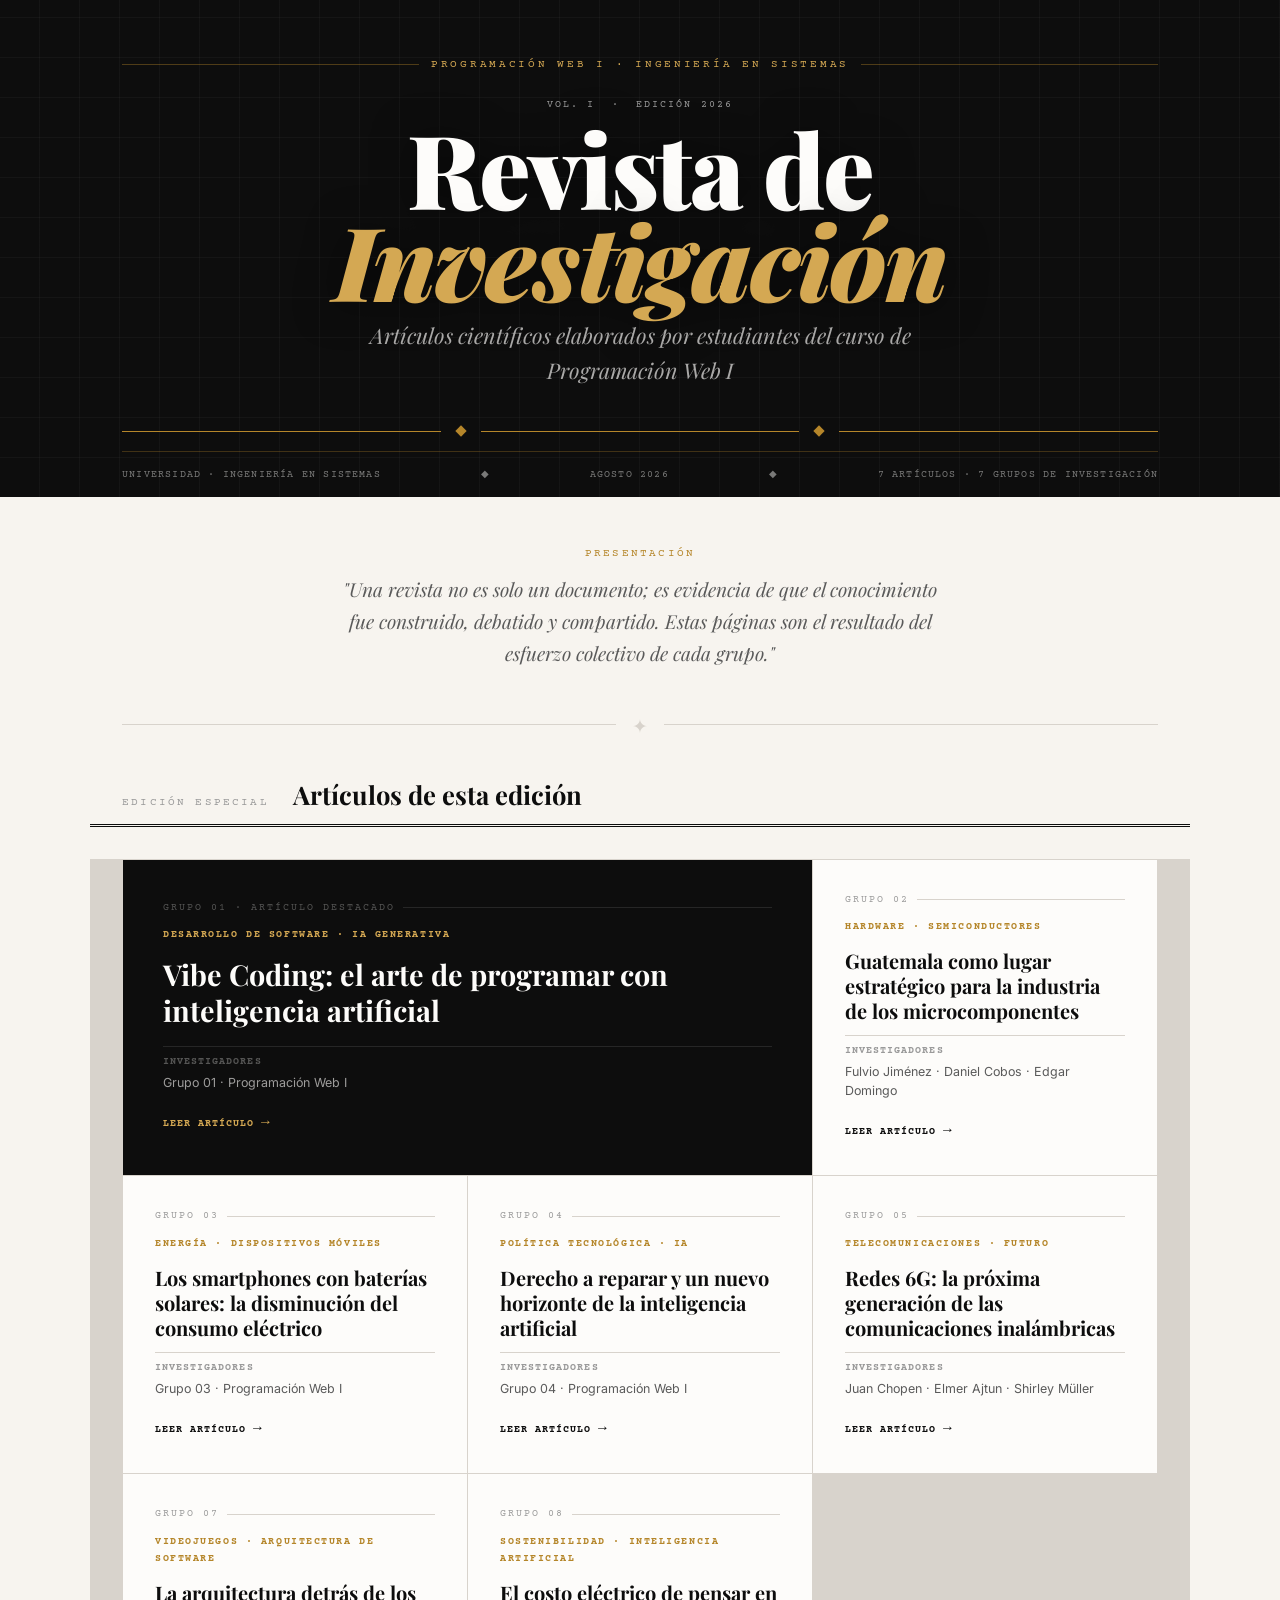
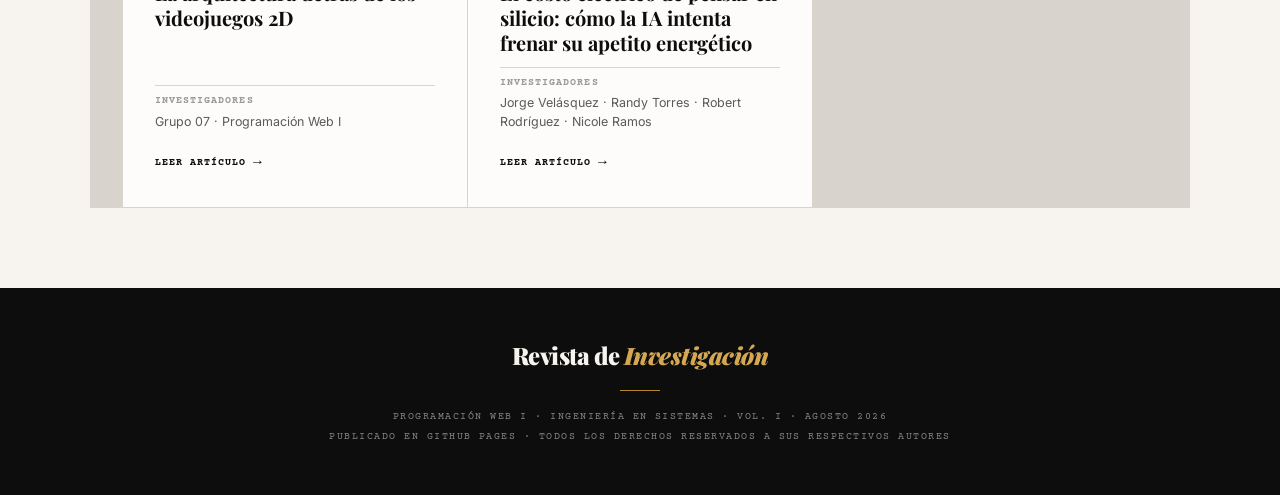
==== grupos/index.html @ bf7cbf9f "feat: agrega portada principal de la revista" ====
﻿<!DOCTYPE html>
<html lang="es">
<head>
  <meta charset="UTF-8" />
  <meta name="viewport" content="width=device-width, initial-scale=1.0" />
  <title>Revista de Investigación — Programación Web I · 2026</title>
  <meta name="description" content="Edición especial de la Revista de Investigación del curso de Programación Web I, Ingeniería en Sistemas, 2026." />
  <link rel="preconnect" href="https://fonts.googleapis.com" />
  <link rel="preconnect" href="https://fonts.gstatic.com" crossorigin />
  <link href="https://fonts.googleapis.com/css2?family=Playfair+Display:ital,wght@0,400;0,700;0,900;1,400;1,700&family=Inter:wght@300;400;500;600&family=Courier+Prime:ital@0;1&display=swap" rel="stylesheet" />
  <style>
    :root {
      --ink:#0D0D0D;--ink-soft:#5A5A5A;--ink-muted:#9A9A9A;
      --paper:#F7F4EF;--paper-card:#FDFCFA;--rule:#0D0D0D;--rule-light:#D8D3CC;
      --gold:#B5862A;--gold-light:#D4A853;--max-w:1100px;
      --f-display:'Playfair Display',Georgia,serif;
      --f-body:'Inter',system-ui,sans-serif;
      --f-mono:'Courier Prime','Courier New',monospace;
    }
    *,*::before,*::after{box-sizing:border-box;margin:0;padding:0}
    html{scroll-behavior:smooth}
    body{background:var(--paper);color:var(--ink);font-family:var(--f-body);font-size:1rem;line-height:1.6;-webkit-font-smoothing:antialiased}
    img{max-width:100%;display:block}
    a{color:inherit;text-decoration:none}
    .masthead{background:var(--ink);color:var(--paper);position:relative;overflow:hidden}
    .masthead::before{content:'';position:absolute;inset:0;background-image:repeating-linear-gradient(0deg,transparent,transparent 39px,rgba(255,255,255,.03) 39px,rgba(255,255,255,.03) 40px),repeating-linear-gradient(90deg,transparent,transparent 39px,rgba(255,255,255,.03) 39px,rgba(255,255,255,.03) 40px);pointer-events:none}
    .masthead__inner{max-width:var(--max-w);margin:0 auto;padding:3.5rem 2rem 0;position:relative;z-index:1}
    .masthead__eyebrow{font-family:var(--f-mono);font-size:.68rem;letter-spacing:.25em;text-transform:uppercase;color:var(--gold-light);display:flex;align-items:center;gap:.75rem;margin-bottom:1.5rem}
    .masthead__eyebrow::before,.masthead__eyebrow::after{content:'';flex:1;height:1px;background:var(--gold);opacity:.4}
    .masthead__vol{font-family:var(--f-mono);font-size:.65rem;letter-spacing:.2em;text-transform:uppercase;color:var(--ink-muted);text-align:center;margin-bottom:.5rem}
    .masthead__title{font-family:var(--f-display);font-size:clamp(2.8rem,8vw,6.5rem);font-weight:900;line-height:.9;text-align:center;letter-spacing:-.02em;color:#FDFCFA;margin-bottom:.5rem;text-shadow:0 2px 40px rgba(0,0,0,.5)}
    .masthead__title em{font-style:italic;color:var(--gold-light)}
    .masthead__subtitle{font-family:var(--f-display);font-style:italic;font-size:clamp(1rem,2.5vw,1.35rem);font-weight:400;text-align:center;color:rgba(253,252,250,.65);max-width:600px;margin:.75rem auto 0}
    .masthead__rule{display:flex;align-items:center;gap:1rem;margin:2.5rem 0 0}
    .masthead__rule span{flex:1;height:1px;background:var(--gold)}
    .masthead__rule-diamond{width:8px;height:8px;background:var(--gold);transform:rotate(45deg);flex-shrink:0}
    .masthead__meta-bar{display:flex;justify-content:space-between;align-items:center;padding:.9rem 0;border-top:1px solid rgba(181,134,42,.3);margin-top:1rem;font-family:var(--f-mono);font-size:.62rem;letter-spacing:.12em;text-transform:uppercase;color:rgba(253,252,250,.45)}
    .chapeau{max-width:680px;margin:3rem auto 0;padding:0 2rem;text-align:center}
    .chapeau__label{font-family:var(--f-mono);font-size:.68rem;letter-spacing:.2em;text-transform:uppercase;color:var(--gold);margin-bottom:.75rem;display:block}
    .chapeau__text{font-family:var(--f-display);font-style:italic;font-size:1.2rem;line-height:1.65;color:var(--ink-soft)}
    .divider{display:flex;align-items:center;gap:1rem;max-width:var(--max-w);margin:2.5rem auto;padding:0 2rem}
    .divider__line{flex:1;height:1px;background:var(--rule-light)}
    .divider__ornament{font-family:var(--f-display);font-size:1.2rem;color:var(--rule-light)}
    .section-head{max-width:var(--max-w);margin:0 auto 2rem;padding:0 2rem .75rem;display:flex;align-items:baseline;gap:1.5rem;border-bottom:3px double var(--rule)}
    .section-head__label{font-family:var(--f-mono);font-size:.68rem;letter-spacing:.2em;text-transform:uppercase;color:var(--ink-muted);white-space:nowrap}
    .section-head__title{font-family:var(--f-display);font-size:1.6rem;font-weight:700;line-height:1.1}
    .articles-grid{max-width:var(--max-w);margin:0 auto;padding:0 2rem;display:grid;grid-template-columns:repeat(auto-fill,minmax(300px,1fr));gap:1px;background:var(--rule-light);border:1px solid var(--rule-light)}
    .card{background:var(--paper-card);padding:2rem;display:flex;flex-direction:column;gap:.75rem;position:relative;transition:background .25s ease,transform .2s ease;cursor:pointer;overflow:hidden}
    .card::after{content:'';position:absolute;bottom:0;left:0;right:0;height:3px;background:var(--gold);transform:scaleX(0);transform-origin:left;transition:transform .3s ease}
    .card:hover{background:#FFF;transform:translateY(-2px);box-shadow:0 8px 32px rgba(0,0,0,.08);z-index:1}
    .card:hover::after{transform:scaleX(1)}
    .card__number{font-family:var(--f-mono);font-size:.62rem;letter-spacing:.2em;text-transform:uppercase;color:var(--ink-muted);display:flex;align-items:center;gap:.5rem}
    .card__number::after{content:'';flex:1;height:1px;background:var(--rule-light)}
    .card__topic{font-family:var(--f-mono);font-size:.65rem;letter-spacing:.15em;text-transform:uppercase;color:var(--gold);font-weight:600}
    .card__title{font-family:var(--f-display);font-size:1.25rem;font-weight:700;line-height:1.25;color:var(--ink);flex-grow:1}
    .card__authors{font-size:.78rem;color:var(--ink-soft);line-height:1.5;padding-top:.5rem;border-top:1px solid var(--rule-light)}
    .card__authors strong{display:block;font-size:.65rem;font-family:var(--f-mono);letter-spacing:.1em;text-transform:uppercase;color:var(--ink-muted);margin-bottom:.2rem}
    .card__cta{display:inline-flex;align-items:center;gap:.4rem;font-family:var(--f-mono);font-size:.65rem;letter-spacing:.1em;text-transform:uppercase;color:var(--ink);margin-top:.5rem;font-weight:600;transition:gap .2s ease}
    .card:hover .card__cta{gap:.75rem}
    .card__cta-arrow{font-size:.9rem;transition:transform .2s ease}
    .card:hover .card__cta-arrow{transform:translateX(4px)}
    .card--featured{grid-column:span 2;background:var(--ink);color:var(--paper);padding:2.5rem}
    .card--featured:hover{background:#1a1a1a}
    .card--featured .card__title{font-size:1.8rem;color:#FDFCFA}
    .card--featured .card__topic{color:var(--gold-light)}
    .card--featured .card__number{color:rgba(253,252,250,.3)}
    .card--featured .card__number::after{background:rgba(253,252,250,.1)}
    .card--featured .card__authors{border-top-color:rgba(253,252,250,.1);color:rgba(253,252,250,.6)}
    .card--featured .card__authors strong{color:rgba(253,252,250,.3)}
    .card--featured .card__cta{color:var(--gold-light)}
    .card--featured::after{background:var(--gold-light)}
    .footer{background:var(--ink);color:rgba(253,252,250,.5);margin-top:5rem;padding:3rem 2rem;text-align:center}
    .footer__logo{font-family:var(--f-display);font-size:1.5rem;font-weight:900;color:var(--paper);letter-spacing:-.02em;margin-bottom:.5rem}
    .footer__logo em{color:var(--gold-light);font-style:italic}
    .footer__meta{font-family:var(--f-mono);font-size:.62rem;letter-spacing:.15em;text-transform:uppercase;line-height:2}
    .footer__rule{width:40px;height:1px;background:var(--gold);margin:1rem auto}
    @media(max-width:640px){.card--featured{grid-column:span 1}.masthead__meta-bar{flex-direction:column;gap:.25rem;text-align:center}.articles-grid{grid-template-columns:1fr}}
    @keyframes fadeUp{from{opacity:0;transform:translateY(20px)}to{opacity:1;transform:translateY(0)}}
    .card{animation:fadeUp .5s ease both}
    .card:nth-child(1){animation-delay:.05s}.card:nth-child(2){animation-delay:.1s}.card:nth-child(3){animation-delay:.15s}.card:nth-child(4){animation-delay:.2s}.card:nth-child(5){animation-delay:.25s}.card:nth-child(6){animation-delay:.3s}.card:nth-child(7){animation-delay:.35s}
  </style>
</head>
<body>
  <header class="masthead">
    <div class="masthead__inner">
      <p class="masthead__eyebrow">Programación Web I · Ingeniería en Sistemas</p>
      <p class="masthead__vol">Vol. I &nbsp;·&nbsp; Edición 2026</p>
      <h1 class="masthead__title">Revista de<br><em>Investigación</em></h1>
      <p class="masthead__subtitle">Artículos científicos elaborados por estudiantes del curso de Programación Web I</p>
      <div class="masthead__rule"><span></span><div class="masthead__rule-diamond"></div><span></span><div class="masthead__rule-diamond"></div><span></span></div>
      <div class="masthead__meta-bar">
        <span>Universidad · Ingeniería en Sistemas</span><span>◆</span>
        <span>Agosto 2026</span><span>◆</span>
        <span>7 artículos · 7 grupos de investigación</span>
      </div>
    </div>
  </header>
  <section class="chapeau">
    <span class="chapeau__label">Presentación</span>
    <p class="chapeau__text">"Una revista no es solo un documento; es evidencia de que el conocimiento fue construido, debatido y compartido. Estas páginas son el resultado del esfuerzo colectivo de cada grupo."</p>
  </section>
  <div class="divider"><div class="divider__line"></div><div class="divider__ornament">✦</div><div class="divider__line"></div></div>
  <section>
    <div class="section-head">
      <span class="section-head__label">Edición Especial</span>
      <h2 class="section-head__title">Artículos de esta edición</h2>
    </div>
    <div class="articles-grid">
      <a href="grupo-01-vibe-coding/index.html" class="card card--featured" id="grupo-01">
        <span class="card__number">Grupo 01 · Artículo destacado</span>
        <span class="card__topic">Desarrollo de Software · IA Generativa</span>
        <h2 class="card__title">Vibe Coding: el arte de programar con inteligencia artificial</h2>
        <div class="card__authors"><strong>Investigadores</strong>Grupo 01 · Programación Web I</div>
        <span class="card__cta">Leer artículo <span class="card__cta-arrow">→</span></span>
      </a>
      <a href="grupo-02-microcomponentes/index.html" class="card" id="grupo-02">
        <span class="card__number">Grupo 02</span>
        <span class="card__topic">Hardware · Semiconductores</span>
        <h3 class="card__title">Guatemala como lugar estratégico para la industria de los microcomponentes</h3>
        <div class="card__authors"><strong>Investigadores</strong>Fulvio Jiménez · Daniel Cobos · Edgar Domingo</div>
        <span class="card__cta">Leer artículo <span class="card__cta-arrow">→</span></span>
      </a>
      <a href="grupo-03-smartphone-luz-solar/index.html" class="card" id="grupo-03">
        <span class="card__number">Grupo 03</span>
        <span class="card__topic">Energía · Dispositivos Móviles</span>
        <h3 class="card__title">Los smartphones con baterías solares: la disminución del consumo eléctrico</h3>
        <div class="card__authors"><strong>Investigadores</strong>Grupo 03 · Programación Web I</div>
        <span class="card__cta">Leer artículo <span class="card__cta-arrow">→</span></span>
      </a>
      <a href="grupo-04-derecho-a-reparar-e-ia/index.html" class="card" id="grupo-04">
        <span class="card__number">Grupo 04</span>
        <span class="card__topic">Política Tecnológica · IA</span>
        <h3 class="card__title">Derecho a reparar y un nuevo horizonte de la inteligencia artificial</h3>
        <div class="card__authors"><strong>Investigadores</strong>Grupo 04 · Programación Web I</div>
        <span class="card__cta">Leer artículo <span class="card__cta-arrow">→</span></span>
      </a>
      <a href="grupo-05-redes-6g/index.html" class="card" id="grupo-05">
        <span class="card__number">Grupo 05</span>
        <span class="card__topic">Telecomunicaciones · Futuro</span>
        <h3 class="card__title">Redes 6G: la próxima generación de las comunicaciones inalámbricas</h3>
        <div class="card__authors"><strong>Investigadores</strong>Juan Chopen · Elmer Ajtun · Shirley Müller</div>
        <span class="card__cta">Leer artículo <span class="card__cta-arrow">→</span></span>
      </a>
      <a href="grupo-07-arquitectura-videojuegos-2d/index.html" class="card" id="grupo-07">
        <span class="card__number">Grupo 07</span>
        <span class="card__topic">Videojuegos · Arquitectura de Software</span>
        <h3 class="card__title">La arquitectura detrás de los videojuegos 2D</h3>
        <div class="card__authors"><strong>Investigadores</strong>Grupo 07 · Programación Web I</div>
        <span class="card__cta">Leer artículo <span class="card__cta-arrow">→</span></span>
      </a>
      <a href="grupo-08-reduccion-energia/index.html" class="card" id="grupo-08">
        <span class="card__number">Grupo 08</span>
        <span class="card__topic">Sostenibilidad · Inteligencia Artificial</span>
        <h3 class="card__title">El costo eléctrico de pensar en silicio: cómo la IA intenta frenar su apetito energético</h3>
        <div class="card__authors"><strong>Investigadores</strong>Jorge Velásquez · Randy Torres · Robert Rodríguez · Nicole Ramos</div>
        <span class="card__cta">Leer artículo <span class="card__cta-arrow">→</span></span>
      </a>
    </div>
  </section>
  <footer class="footer">
    <div class="footer__logo">Revista de <em>Investigación</em></div>
    <div class="footer__rule"></div>
    <p class="footer__meta">Programación Web I · Ingeniería en Sistemas · Vol. I · Agosto 2026<br>Publicado en GitHub Pages · Todos los derechos reservados a sus respectivos autores</p>
  </footer>
</body>
</html>
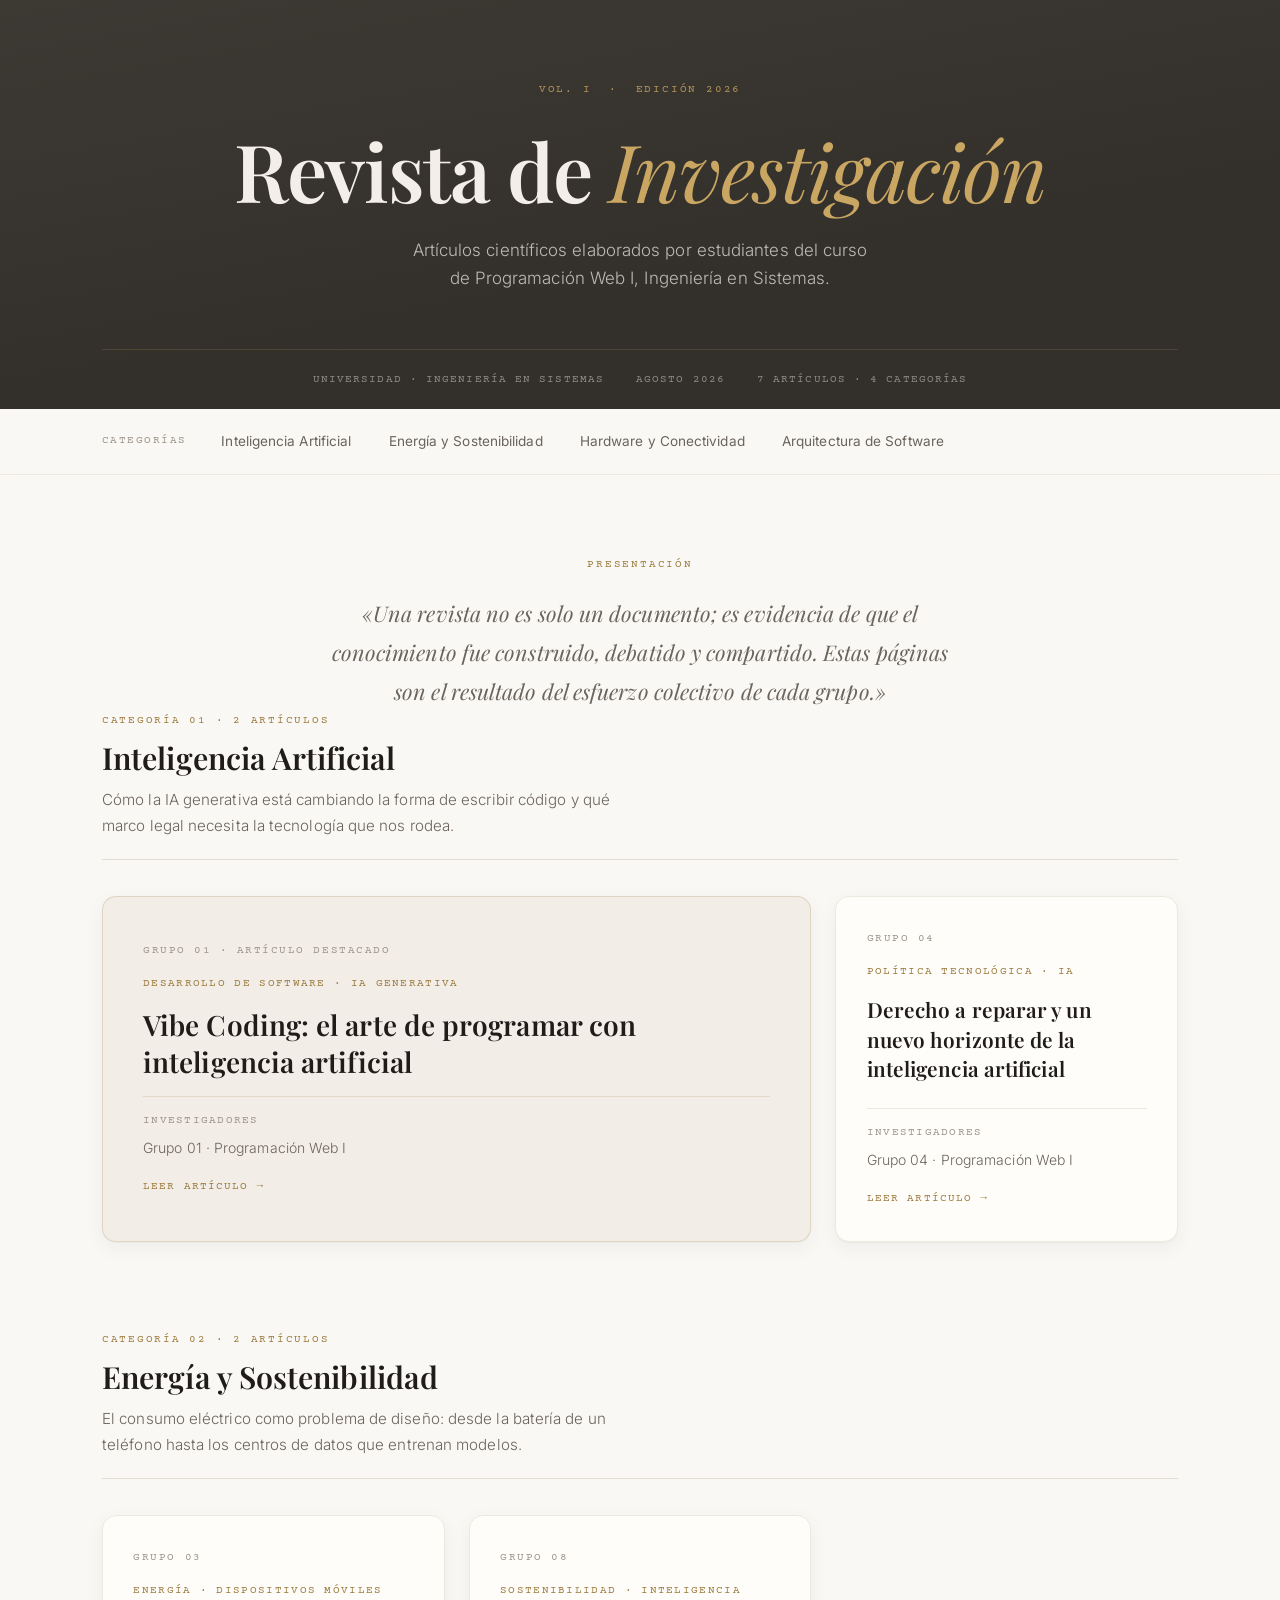
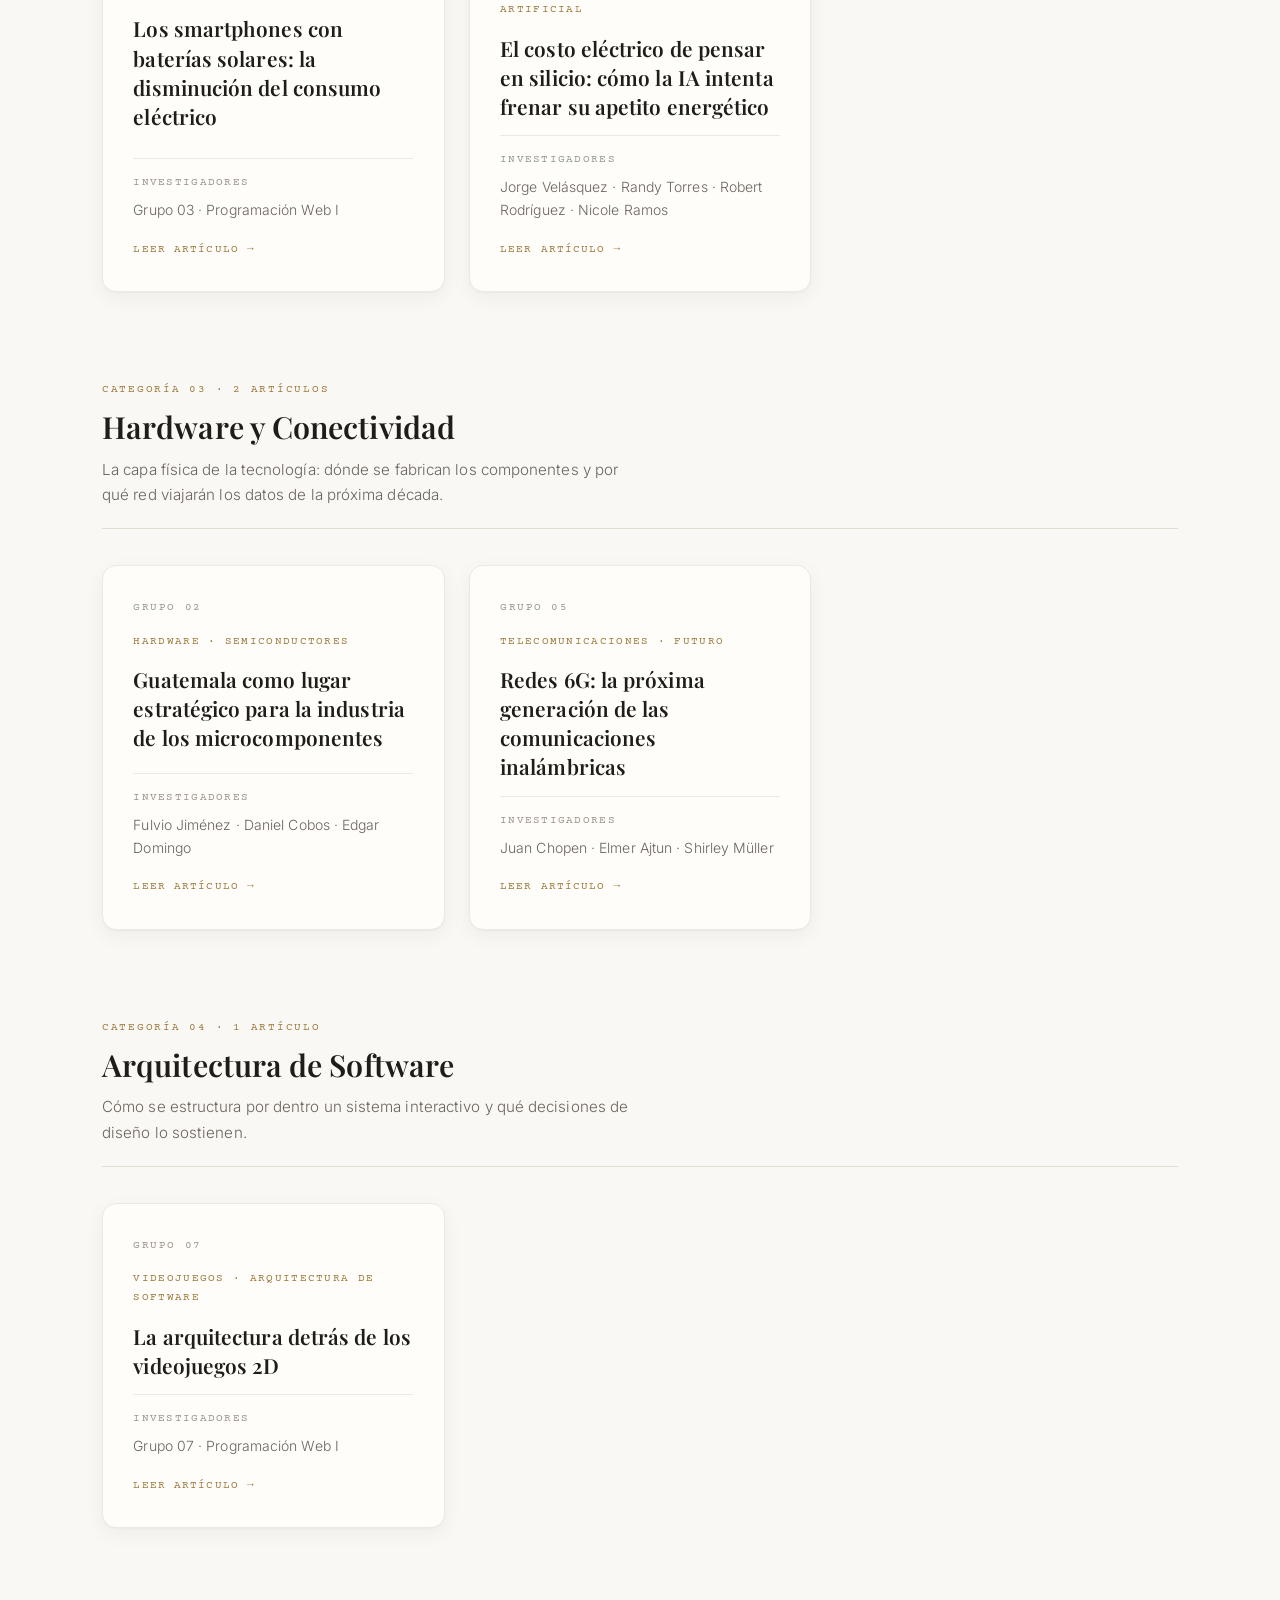
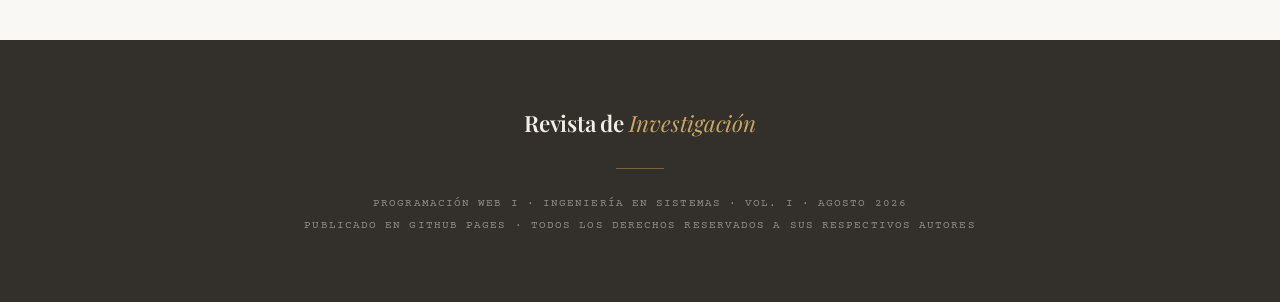
==== commit 1e5e57a6: "fix: agrega categorias" ====
--- a/grupos/index.html
+++ b/grupos/index.html
@@ -1,166 +1,389 @@
-﻿<!DOCTYPE html>
+<!DOCTYPE html>
 <html lang="es">
 <head>
   <meta charset="UTF-8" />
   <meta name="viewport" content="width=device-width, initial-scale=1.0" />
   <title>Revista de Investigación — Programación Web I · 2026</title>
   <meta name="description" content="Edición especial de la Revista de Investigación del curso de Programación Web I, Ingeniería en Sistemas, 2026." />
+  <meta name="color-scheme" content="light dark" />
+  <meta name="theme-color" content="#FAF8F4" media="(prefers-color-scheme: light)" />
+  <meta name="theme-color" content="#1A1917" media="(prefers-color-scheme: dark)" />
   <link rel="preconnect" href="https://fonts.googleapis.com" />
   <link rel="preconnect" href="https://fonts.gstatic.com" crossorigin />
-  <link href="https://fonts.googleapis.com/css2?family=Playfair+Display:ital,wght@0,400;0,700;0,900;1,400;1,700&family=Inter:wght@300;400;500;600&family=Courier+Prime:ital@0;1&display=swap" rel="stylesheet" />
+  <link href="https://fonts.googleapis.com/css2?family=Playfair+Display:ital,wght@0,400;0,600;0,700;1,400&family=Inter:wght@300;400;500;600&family=Courier+Prime:ital@0;1&display=swap" rel="stylesheet" />
   <style>
+    /* ── Paleta clara: papel cálido y tinta suave (sin negros puros) ─────── */
     :root {
-      --ink:#0D0D0D;--ink-soft:#5A5A5A;--ink-muted:#9A9A9A;
-      --paper:#F7F4EF;--paper-card:#FDFCFA;--rule:#0D0D0D;--rule-light:#D8D3CC;
-      --gold:#B5862A;--gold-light:#D4A853;--max-w:1100px;
+      --ink:#2B2724;            /* tinta principal: marrón-grisáceo, no negro */
+      --ink-strong:#1F1C1A;     /* titulares */
+      --ink-soft:#6B645D;       /* texto secundario */
+      --ink-muted:#9C948B;      /* metadatos */
+      --paper:#FAF8F4;          /* fondo general */
+      --paper-card:#FFFDFA;     /* fondo de tarjeta */
+      --paper-deep:#F2EEE7;     /* zonas de descanso / destacado */
+      --surface-dark:#33302B;   /* masthead y footer: carbón cálido */
+      --surface-dark-2:#3D3933;
+      --on-dark:#F3EFE8;
+      --on-dark-soft:rgba(243,239,232,.72);
+      --on-dark-muted:rgba(243,239,232,.48);
+      --rule:#E2DCD3;           /* líneas: nunca negro */
+      --rule-soft:#EDE8E0;
+      --gold:#9C7B3F;           /* acento desaturado */
+      --gold-light:#C9A662;
+      --focus:#7C6A4A;
+      --nav-bg:rgba(250,248,244,.88);
+      --shadow:0 1px 2px rgba(43,39,36,.04), 0 6px 20px rgba(43,39,36,.05);
+      --shadow-lift:0 2px 4px rgba(43,39,36,.05), 0 14px 34px rgba(43,39,36,.09);
+      --radius:14px;
+      --max-w:1140px;
       --f-display:'Playfair Display',Georgia,serif;
-      --f-body:'Inter',system-ui,sans-serif;
+      --f-body:'Inter',system-ui,-apple-system,sans-serif;
       --f-mono:'Courier Prime','Courier New',monospace;
     }
+
+    /* ── Paleta oscura automática: menos fatiga visual de noche ──────────── */
+    @media (prefers-color-scheme: dark) {
+      :root {
+        --ink:#E4DFD7;
+        --ink-strong:#F2EDE5;
+        --ink-soft:#ABA49B;
+        --ink-muted:#847D74;
+        --paper:#1A1917;
+        --paper-card:#232120;
+        --paper-deep:#201E1C;
+        --surface-dark:#232120;
+        --surface-dark-2:#2B2927;
+        --on-dark:#E4DFD7;
+        --on-dark-soft:rgba(228,223,215,.72);
+        --on-dark-muted:rgba(228,223,215,.45);
+        --rule:#35322F;
+        --rule-soft:#2C2A28;
+        --gold:#C9A662;
+        --gold-light:#D8BC85;
+        --focus:#C9A662;
+        --nav-bg:rgba(26,25,23,.88);
+        --shadow:0 1px 2px rgba(0,0,0,.25), 0 6px 20px rgba(0,0,0,.22);
+        --shadow-lift:0 2px 4px rgba(0,0,0,.3), 0 14px 34px rgba(0,0,0,.35);
+      }
+    }
+
     *,*::before,*::after{box-sizing:border-box;margin:0;padding:0}
-    html{scroll-behavior:smooth}
-    body{background:var(--paper);color:var(--ink);font-family:var(--f-body);font-size:1rem;line-height:1.6;-webkit-font-smoothing:antialiased}
+    html{scroll-behavior:smooth;scroll-padding-top:5.5rem}
+    body{
+      background:var(--paper);color:var(--ink);
+      font-family:var(--f-body);font-size:1.0625rem;font-weight:400;
+      line-height:1.75;letter-spacing:.005em;
+      -webkit-font-smoothing:antialiased;text-rendering:optimizeLegibility;
+    }
     img{max-width:100%;display:block}
     a{color:inherit;text-decoration:none}
-    .masthead{background:var(--ink);color:var(--paper);position:relative;overflow:hidden}
-    .masthead::before{content:'';position:absolute;inset:0;background-image:repeating-linear-gradient(0deg,transparent,transparent 39px,rgba(255,255,255,.03) 39px,rgba(255,255,255,.03) 40px),repeating-linear-gradient(90deg,transparent,transparent 39px,rgba(255,255,255,.03) 39px,rgba(255,255,255,.03) 40px);pointer-events:none}
-    .masthead__inner{max-width:var(--max-w);margin:0 auto;padding:3.5rem 2rem 0;position:relative;z-index:1}
-    .masthead__eyebrow{font-family:var(--f-mono);font-size:.68rem;letter-spacing:.25em;text-transform:uppercase;color:var(--gold-light);display:flex;align-items:center;gap:.75rem;margin-bottom:1.5rem}
-    .masthead__eyebrow::before,.masthead__eyebrow::after{content:'';flex:1;height:1px;background:var(--gold);opacity:.4}
-    .masthead__vol{font-family:var(--f-mono);font-size:.65rem;letter-spacing:.2em;text-transform:uppercase;color:var(--ink-muted);text-align:center;margin-bottom:.5rem}
-    .masthead__title{font-family:var(--f-display);font-size:clamp(2.8rem,8vw,6.5rem);font-weight:900;line-height:.9;text-align:center;letter-spacing:-.02em;color:#FDFCFA;margin-bottom:.5rem;text-shadow:0 2px 40px rgba(0,0,0,.5)}
-    .masthead__title em{font-style:italic;color:var(--gold-light)}
-    .masthead__subtitle{font-family:var(--f-display);font-style:italic;font-size:clamp(1rem,2.5vw,1.35rem);font-weight:400;text-align:center;color:rgba(253,252,250,.65);max-width:600px;margin:.75rem auto 0}
-    .masthead__rule{display:flex;align-items:center;gap:1rem;margin:2.5rem 0 0}
-    .masthead__rule span{flex:1;height:1px;background:var(--gold)}
-    .masthead__rule-diamond{width:8px;height:8px;background:var(--gold);transform:rotate(45deg);flex-shrink:0}
-    .masthead__meta-bar{display:flex;justify-content:space-between;align-items:center;padding:.9rem 0;border-top:1px solid rgba(181,134,42,.3);margin-top:1rem;font-family:var(--f-mono);font-size:.62rem;letter-spacing:.12em;text-transform:uppercase;color:rgba(253,252,250,.45)}
-    .chapeau{max-width:680px;margin:3rem auto 0;padding:0 2rem;text-align:center}
-    .chapeau__label{font-family:var(--f-mono);font-size:.68rem;letter-spacing:.2em;text-transform:uppercase;color:var(--gold);margin-bottom:.75rem;display:block}
-    .chapeau__text{font-family:var(--f-display);font-style:italic;font-size:1.2rem;line-height:1.65;color:var(--ink-soft)}
-    .divider{display:flex;align-items:center;gap:1rem;max-width:var(--max-w);margin:2.5rem auto;padding:0 2rem}
-    .divider__line{flex:1;height:1px;background:var(--rule-light)}
-    .divider__ornament{font-family:var(--f-display);font-size:1.2rem;color:var(--rule-light)}
-    .section-head{max-width:var(--max-w);margin:0 auto 2rem;padding:0 2rem .75rem;display:flex;align-items:baseline;gap:1.5rem;border-bottom:3px double var(--rule)}
-    .section-head__label{font-family:var(--f-mono);font-size:.68rem;letter-spacing:.2em;text-transform:uppercase;color:var(--ink-muted);white-space:nowrap}
-    .section-head__title{font-family:var(--f-display);font-size:1.6rem;font-weight:700;line-height:1.1}
-    .articles-grid{max-width:var(--max-w);margin:0 auto;padding:0 2rem;display:grid;grid-template-columns:repeat(auto-fill,minmax(300px,1fr));gap:1px;background:var(--rule-light);border:1px solid var(--rule-light)}
-    .card{background:var(--paper-card);padding:2rem;display:flex;flex-direction:column;gap:.75rem;position:relative;transition:background .25s ease,transform .2s ease;cursor:pointer;overflow:hidden}
-    .card::after{content:'';position:absolute;bottom:0;left:0;right:0;height:3px;background:var(--gold);transform:scaleX(0);transform-origin:left;transition:transform .3s ease}
-    .card:hover{background:#FFF;transform:translateY(-2px);box-shadow:0 8px 32px rgba(0,0,0,.08);z-index:1}
-    .card:hover::after{transform:scaleX(1)}
-    .card__number{font-family:var(--f-mono);font-size:.62rem;letter-spacing:.2em;text-transform:uppercase;color:var(--ink-muted);display:flex;align-items:center;gap:.5rem}
-    .card__number::after{content:'';flex:1;height:1px;background:var(--rule-light)}
-    .card__topic{font-family:var(--f-mono);font-size:.65rem;letter-spacing:.15em;text-transform:uppercase;color:var(--gold);font-weight:600}
-    .card__title{font-family:var(--f-display);font-size:1.25rem;font-weight:700;line-height:1.25;color:var(--ink);flex-grow:1}
-    .card__authors{font-size:.78rem;color:var(--ink-soft);line-height:1.5;padding-top:.5rem;border-top:1px solid var(--rule-light)}
-    .card__authors strong{display:block;font-size:.65rem;font-family:var(--f-mono);letter-spacing:.1em;text-transform:uppercase;color:var(--ink-muted);margin-bottom:.2rem}
-    .card__cta{display:inline-flex;align-items:center;gap:.4rem;font-family:var(--f-mono);font-size:.65rem;letter-spacing:.1em;text-transform:uppercase;color:var(--ink);margin-top:.5rem;font-weight:600;transition:gap .2s ease}
-    .card:hover .card__cta{gap:.75rem}
-    .card__cta-arrow{font-size:.9rem;transition:transform .2s ease}
-    .card:hover .card__cta-arrow{transform:translateX(4px)}
-    .card--featured{grid-column:span 2;background:var(--ink);color:var(--paper);padding:2.5rem}
-    .card--featured:hover{background:#1a1a1a}
-    .card--featured .card__title{font-size:1.8rem;color:#FDFCFA}
-    .card--featured .card__topic{color:var(--gold-light)}
-    .card--featured .card__number{color:rgba(253,252,250,.3)}
-    .card--featured .card__number::after{background:rgba(253,252,250,.1)}
-    .card--featured .card__authors{border-top-color:rgba(253,252,250,.1);color:rgba(253,252,250,.6)}
-    .card--featured .card__authors strong{color:rgba(253,252,250,.3)}
-    .card--featured .card__cta{color:var(--gold-light)}
-    .card--featured::after{background:var(--gold-light)}
-    .footer{background:var(--ink);color:rgba(253,252,250,.5);margin-top:5rem;padding:3rem 2rem;text-align:center}
-    .footer__logo{font-family:var(--f-display);font-size:1.5rem;font-weight:900;color:var(--paper);letter-spacing:-.02em;margin-bottom:.5rem}
-    .footer__logo em{color:var(--gold-light);font-style:italic}
-    .footer__meta{font-family:var(--f-mono);font-size:.62rem;letter-spacing:.15em;text-transform:uppercase;line-height:2}
-    .footer__rule{width:40px;height:1px;background:var(--gold);margin:1rem auto}
-    @media(max-width:640px){.card--featured{grid-column:span 1}.masthead__meta-bar{flex-direction:column;gap:.25rem;text-align:center}.articles-grid{grid-template-columns:1fr}}
-    @keyframes fadeUp{from{opacity:0;transform:translateY(20px)}to{opacity:1;transform:translateY(0)}}
-    .card{animation:fadeUp .5s ease both}
-    .card:nth-child(1){animation-delay:.05s}.card:nth-child(2){animation-delay:.1s}.card:nth-child(3){animation-delay:.15s}.card:nth-child(4){animation-delay:.2s}.card:nth-child(5){animation-delay:.25s}.card:nth-child(6){animation-delay:.3s}.card:nth-child(7){animation-delay:.35s}
+    :focus-visible{outline:2px solid var(--focus);outline-offset:3px;border-radius:6px}
+
+    /* ── Masthead: degradado suave, sin trama ni sombras de texto ────────── */
+    .masthead{
+      background:linear-gradient(170deg,var(--surface-dark-2) 0%,var(--surface-dark) 65%);
+      color:var(--on-dark);
+    }
+    .masthead__inner{max-width:var(--max-w);margin:0 auto;padding:5rem 2rem 0}
+    .masthead__eyebrow{
+      font-family:var(--f-mono);font-size:.7rem;letter-spacing:.16em;text-transform:uppercase;
+      color:var(--gold-light);text-align:center;margin-bottom:1.75rem;opacity:.85;
+    }
+    .masthead__title{
+      font-family:var(--f-display);font-size:clamp(2.6rem,6.5vw,5rem);
+      font-weight:600;line-height:1.05;text-align:center;letter-spacing:-.015em;
+      color:var(--on-dark);
+    }
+    .masthead__title em{font-style:italic;font-weight:400;color:var(--gold-light)}
+    .masthead__subtitle{
+      font-size:1.0625rem;font-weight:300;line-height:1.7;text-align:center;
+      color:var(--on-dark-soft);max-width:46ch;margin:1.5rem auto 0;
+    }
+    .masthead__meta-bar{
+      display:flex;flex-wrap:wrap;justify-content:center;gap:.5rem 2rem;
+      padding:1.25rem 0;margin-top:3.5rem;
+      border-top:1px solid rgba(201,166,98,.18);
+      font-family:var(--f-mono);font-size:.68rem;letter-spacing:.1em;
+      text-transform:uppercase;color:var(--on-dark-muted);
+    }
+
+    /* ── Navegación por categorías: pegajosa, para saltar entre secciones ── */
+    .catnav{
+      position:sticky;top:0;z-index:10;
+      background:var(--nav-bg);backdrop-filter:blur(12px);-webkit-backdrop-filter:blur(12px);
+      border-bottom:1px solid var(--rule-soft);
+    }
+    .catnav__inner{
+      max-width:var(--max-w);margin:0 auto;padding:.85rem 2rem;
+      display:flex;flex-wrap:wrap;align-items:center;gap:.5rem;
+      overflow-x:auto;scrollbar-width:none;
+    }
+    .catnav__inner::-webkit-scrollbar{display:none}
+    .catnav__label{
+      font-family:var(--f-mono);font-size:.66rem;letter-spacing:.14em;
+      text-transform:uppercase;color:var(--ink-muted);margin-right:.75rem;white-space:nowrap;
+    }
+    .catnav__link{
+      font-size:.85rem;font-weight:400;color:var(--ink-soft);
+      padding:.35rem .85rem;border-radius:999px;white-space:nowrap;
+      border:1px solid transparent;
+      transition:background .25s ease,color .25s ease,border-color .25s ease;
+    }
+    .catnav__link:hover,.catnav__link:focus-visible{
+      background:var(--paper-deep);color:var(--ink-strong);border-color:var(--rule-soft);
+    }
+
+    /* ── Presentación (cita de apertura) ─────────────────────────────────── */
+    .chapeau{max-width:62ch;margin:5rem auto 0;padding:0 2rem;text-align:center}
+    .chapeau__label{
+      display:block;font-family:var(--f-mono);font-size:.7rem;letter-spacing:.16em;
+      text-transform:uppercase;color:var(--gold);margin-bottom:1.25rem;
+    }
+    .chapeau__text{
+      font-family:var(--f-display);font-style:italic;font-weight:400;
+      font-size:clamp(1.1rem,2.2vw,1.35rem);line-height:1.8;color:var(--ink-soft);
+    }
+
+    /* ── Categoría: encabezado con línea fina, no doble borde negro ──────── */
+    .category{max-width:var(--max-w);margin:0 auto;padding:0 2rem}
+    .category + .category{margin-top:5.5rem}
+    .category:first-of-type{margin-top:5rem}
+    .category__head{
+      padding-bottom:1.25rem;margin-bottom:2.25rem;border-bottom:1px solid var(--rule);
+    }
+    .category__label{
+      display:block;font-family:var(--f-mono);font-size:.68rem;letter-spacing:.16em;
+      text-transform:uppercase;color:var(--gold);margin-bottom:.5rem;
+    }
+    .category__title{
+      font-family:var(--f-display);font-size:clamp(1.5rem,3vw,1.9rem);
+      font-weight:600;line-height:1.3;color:var(--ink-strong);
+    }
+    .category__desc{
+      font-size:.95rem;font-weight:300;line-height:1.7;color:var(--ink-soft);
+      max-width:60ch;margin-top:.6rem;
+    }
+
+    /* ── Rejilla de artículos: tarjetas separadas y redondeadas ──────────── */
+    .articles-grid{
+      display:grid;grid-template-columns:repeat(auto-fill,minmax(310px,1fr));gap:1.5rem;
+    }
+    .card{
+      background:var(--paper-card);border:1px solid var(--rule-soft);
+      border-radius:var(--radius);box-shadow:var(--shadow);
+      padding:2rem 1.9rem;display:flex;flex-direction:column;gap:.9rem;
+      transition:transform .35s cubic-bezier(.2,.7,.3,1),box-shadow .35s ease,border-color .35s ease;
+    }
+    .card:hover,.card:focus-visible{
+      transform:translateY(-4px);box-shadow:var(--shadow-lift);border-color:var(--rule);
+    }
+    .card__number{
+      font-family:var(--f-mono);font-size:.68rem;letter-spacing:.14em;
+      text-transform:uppercase;color:var(--ink-muted);
+    }
+    .card__topic{
+      font-family:var(--f-mono);font-size:.68rem;letter-spacing:.12em;
+      text-transform:uppercase;color:var(--gold);
+    }
+    .card__title{
+      font-family:var(--f-display);font-size:1.3rem;font-weight:600;
+      line-height:1.4;color:var(--ink-strong);flex-grow:1;
+    }
+    .card__authors{
+      font-size:.875rem;font-weight:300;line-height:1.65;color:var(--ink-soft);
+      padding-top:1rem;border-top:1px solid var(--rule-soft);
+    }
+    .card__authors strong{
+      display:block;font-family:var(--f-mono);font-size:.66rem;font-weight:400;
+      letter-spacing:.12em;text-transform:uppercase;color:var(--ink-muted);
+      margin-bottom:.35rem;
+    }
+    .card__cta{
+      display:inline-flex;align-items:center;gap:.5rem;
+      font-family:var(--f-mono);font-size:.7rem;letter-spacing:.1em;
+      text-transform:uppercase;color:var(--gold);margin-top:.25rem;
+    }
+    .card__cta-arrow{transition:transform .3s cubic-bezier(.2,.7,.3,1)}
+    .card:hover .card__cta-arrow,.card:focus-visible .card__cta-arrow{transform:translateX(5px)}
+
+    /* Destacado: tono cálido, no un bloque negro de alto contraste */
+    .card--featured{
+      grid-column:span 2;background:var(--paper-deep);
+      border-color:rgba(156,123,63,.22);padding:2.75rem 2.5rem;
+    }
+    .card--featured .card__title{font-size:1.75rem;line-height:1.32}
+    .card--featured .card__authors{border-top-color:rgba(156,123,63,.18)}
+
+    /* ── Footer ───────────────────────────────────────────────────────────── */
+    .footer{
+      background:var(--surface-dark);color:var(--on-dark-soft);
+      margin-top:7rem;padding:4rem 2rem;text-align:center;
+    }
+    .footer__logo{
+      font-family:var(--f-display);font-size:1.4rem;font-weight:600;
+      color:var(--on-dark);letter-spacing:-.01em;
+    }
+    .footer__logo em{color:var(--gold-light);font-style:italic;font-weight:400}
+    .footer__rule{width:48px;height:1px;background:rgba(201,166,98,.45);margin:1.5rem auto}
+    .footer__meta{
+      font-family:var(--f-mono);font-size:.68rem;letter-spacing:.1em;
+      text-transform:uppercase;line-height:2.1;color:var(--on-dark-muted);
+    }
+
+    /* ── Responsive ───────────────────────────────────────────────────────── */
+    @media (max-width:820px){
+      .card--featured{grid-column:span 1;padding:2rem 1.9rem}
+      .card--featured .card__title{font-size:1.45rem}
+    }
+    @media (max-width:640px){
+      .masthead__inner{padding:3.5rem 1.5rem 0}
+      .masthead__meta-bar{flex-direction:column;gap:.4rem;margin-top:2.5rem}
+      .catnav__inner{padding:.75rem 1.5rem;flex-wrap:nowrap}
+      .catnav__label{display:none}
+      .category,.chapeau{padding-left:1.5rem;padding-right:1.5rem}
+      .category:first-of-type{margin-top:3.5rem}
+      .category + .category{margin-top:4rem}
+      .chapeau{margin-top:3.5rem}
+    }
+
+    /* ── Movimiento: entrada corta y desactivable ─────────────────────────── */
+    @keyframes fadeUp{from{opacity:0;transform:translateY(10px)}to{opacity:1;transform:none}}
+    .card{animation:fadeUp .45s ease both}
+    .card:nth-child(1){animation-delay:.04s}
+    .card:nth-child(2){animation-delay:.1s}
+    .card:nth-child(3){animation-delay:.16s}
+    @media (prefers-reduced-motion:reduce){
+      html{scroll-behavior:auto}
+      *,*::before,*::after{animation:none !important;transition:none !important}
+    }
   </style>
 </head>
 <body>
   <header class="masthead">
     <div class="masthead__inner">
-      <p class="masthead__eyebrow">Programación Web I · Ingeniería en Sistemas</p>
-      <p class="masthead__vol">Vol. I &nbsp;·&nbsp; Edición 2026</p>
-      <h1 class="masthead__title">Revista de<br><em>Investigación</em></h1>
-      <p class="masthead__subtitle">Artículos científicos elaborados por estudiantes del curso de Programación Web I</p>
-      <div class="masthead__rule"><span></span><div class="masthead__rule-diamond"></div><span></span><div class="masthead__rule-diamond"></div><span></span></div>
+      <p class="masthead__eyebrow">Vol. I &nbsp;·&nbsp; Edición 2026</p>
+      <h1 class="masthead__title">Revista de <em>Investigación</em></h1>
+      <p class="masthead__subtitle">Artículos científicos elaborados por estudiantes del curso de Programación Web I, Ingeniería en Sistemas.</p>
       <div class="masthead__meta-bar">
-        <span>Universidad · Ingeniería en Sistemas</span><span>◆</span>
-        <span>Agosto 2026</span><span>◆</span>
-        <span>7 artículos · 7 grupos de investigación</span>
+        <span>Universidad · Ingeniería en Sistemas</span>
+        <span>Agosto 2026</span>
+        <span>7 artículos · 4 categorías</span>
       </div>
     </div>
   </header>
+
+  <nav class="catnav" aria-label="Categorías de la edición">
+    <div class="catnav__inner">
+      <span class="catnav__label">Categorías</span>
+      <a class="catnav__link" href="#inteligencia-artificial">Inteligencia Artificial</a>
+      <a class="catnav__link" href="#energia-sostenibilidad">Energía y Sostenibilidad</a>
+      <a class="catnav__link" href="#hardware-conectividad">Hardware y Conectividad</a>
+      <a class="catnav__link" href="#arquitectura-software">Arquitectura de Software</a>
+    </div>
+  </nav>
+
   <section class="chapeau">
     <span class="chapeau__label">Presentación</span>
-    <p class="chapeau__text">"Una revista no es solo un documento; es evidencia de que el conocimiento fue construido, debatido y compartido. Estas páginas son el resultado del esfuerzo colectivo de cada grupo."</p>
-  </section>
-  <div class="divider"><div class="divider__line"></div><div class="divider__ornament">✦</div><div class="divider__line"></div></div>
-  <section>
-    <div class="section-head">
-      <span class="section-head__label">Edición Especial</span>
-      <h2 class="section-head__title">Artículos de esta edición</h2>
+    <p class="chapeau__text">«Una revista no es solo un documento; es evidencia de que el conocimiento fue construido, debatido y compartido. Estas páginas son el resultado del esfuerzo colectivo de cada grupo.»</p>
+  </section>
+
+  <!-- ── Categoría 1 ─────────────────────────────────────────────────────── -->
+  <section class="category" id="inteligencia-artificial" aria-labelledby="cat-ia-title">
+    <div class="category__head">
+      <span class="category__label">Categoría 01 · 2 artículos</span>
+      <h2 class="category__title" id="cat-ia-title">Inteligencia Artificial</h2>
+      <p class="category__desc">Cómo la IA generativa está cambiando la forma de escribir código y qué marco legal necesita la tecnología que nos rodea.</p>
     </div>
     <div class="articles-grid">
       <a href="grupo-01-vibe-coding/index.html" class="card card--featured" id="grupo-01">
         <span class="card__number">Grupo 01 · Artículo destacado</span>
         <span class="card__topic">Desarrollo de Software · IA Generativa</span>
-        <h2 class="card__title">Vibe Coding: el arte de programar con inteligencia artificial</h2>
+        <h3 class="card__title">Vibe Coding: el arte de programar con inteligencia artificial</h3>
         <div class="card__authors"><strong>Investigadores</strong>Grupo 01 · Programación Web I</div>
-        <span class="card__cta">Leer artículo <span class="card__cta-arrow">→</span></span>
-      </a>
+        <span class="card__cta">Leer artículo <span class="card__cta-arrow" aria-hidden="true">→</span></span>
+      </a>
+      <a href="grupo-04-derecho-a-reparar-e-ia/index.html" class="card" id="grupo-04">
+        <span class="card__number">Grupo 04</span>
+        <span class="card__topic">Política Tecnológica · IA</span>
+        <h3 class="card__title">Derecho a reparar y un nuevo horizonte de la inteligencia artificial</h3>
+        <div class="card__authors"><strong>Investigadores</strong>Grupo 04 · Programación Web I</div>
+        <span class="card__cta">Leer artículo <span class="card__cta-arrow" aria-hidden="true">→</span></span>
+      </a>
+    </div>
+  </section>
+
+  <!-- ── Categoría 2 ─────────────────────────────────────────────────────── -->
+  <section class="category" id="energia-sostenibilidad" aria-labelledby="cat-energia-title">
+    <div class="category__head">
+      <span class="category__label">Categoría 02 · 2 artículos</span>
+      <h2 class="category__title" id="cat-energia-title">Energía y Sostenibilidad</h2>
+      <p class="category__desc">El consumo eléctrico como problema de diseño: desde la batería de un teléfono hasta los centros de datos que entrenan modelos.</p>
+    </div>
+    <div class="articles-grid">
+      <a href="grupo-03-smartphone-luz-solar/index.html" class="card" id="grupo-03">
+        <span class="card__number">Grupo 03</span>
+        <span class="card__topic">Energía · Dispositivos Móviles</span>
+        <h3 class="card__title">Los smartphones con baterías solares: la disminución del consumo eléctrico</h3>
+        <div class="card__authors"><strong>Investigadores</strong>Grupo 03 · Programación Web I</div>
+        <span class="card__cta">Leer artículo <span class="card__cta-arrow" aria-hidden="true">→</span></span>
+      </a>
+      <a href="grupo-08-reduccion-energia/index.html" class="card" id="grupo-08">
+        <span class="card__number">Grupo 08</span>
+        <span class="card__topic">Sostenibilidad · Inteligencia Artificial</span>
+        <h3 class="card__title">El costo eléctrico de pensar en silicio: cómo la IA intenta frenar su apetito energético</h3>
+        <div class="card__authors"><strong>Investigadores</strong>Jorge Velásquez · Randy Torres · Robert Rodríguez · Nicole Ramos</div>
+        <span class="card__cta">Leer artículo <span class="card__cta-arrow" aria-hidden="true">→</span></span>
+      </a>
+    </div>
+  </section>
+
+  <!-- ── Categoría 3 ─────────────────────────────────────────────────────── -->
+  <section class="category" id="hardware-conectividad" aria-labelledby="cat-hardware-title">
+    <div class="category__head">
+      <span class="category__label">Categoría 03 · 2 artículos</span>
+      <h2 class="category__title" id="cat-hardware-title">Hardware y Conectividad</h2>
+      <p class="category__desc">La capa física de la tecnología: dónde se fabrican los componentes y por qué red viajarán los datos de la próxima década.</p>
+    </div>
+    <div class="articles-grid">
       <a href="grupo-02-microcomponentes/index.html" class="card" id="grupo-02">
         <span class="card__number">Grupo 02</span>
         <span class="card__topic">Hardware · Semiconductores</span>
         <h3 class="card__title">Guatemala como lugar estratégico para la industria de los microcomponentes</h3>
         <div class="card__authors"><strong>Investigadores</strong>Fulvio Jiménez · Daniel Cobos · Edgar Domingo</div>
-        <span class="card__cta">Leer artículo <span class="card__cta-arrow">→</span></span>
-      </a>
-      <a href="grupo-03-smartphone-luz-solar/index.html" class="card" id="grupo-03">
-        <span class="card__number">Grupo 03</span>
-        <span class="card__topic">Energía · Dispositivos Móviles</span>
-        <h3 class="card__title">Los smartphones con baterías solares: la disminución del consumo eléctrico</h3>
-        <div class="card__authors"><strong>Investigadores</strong>Grupo 03 · Programación Web I</div>
-        <span class="card__cta">Leer artículo <span class="card__cta-arrow">→</span></span>
-      </a>
-      <a href="grupo-04-derecho-a-reparar-e-ia/index.html" class="card" id="grupo-04">
-        <span class="card__number">Grupo 04</span>
-        <span class="card__topic">Política Tecnológica · IA</span>
-        <h3 class="card__title">Derecho a reparar y un nuevo horizonte de la inteligencia artificial</h3>
-        <div class="card__authors"><strong>Investigadores</strong>Grupo 04 · Programación Web I</div>
-        <span class="card__cta">Leer artículo <span class="card__cta-arrow">→</span></span>
+        <span class="card__cta">Leer artículo <span class="card__cta-arrow" aria-hidden="true">→</span></span>
       </a>
       <a href="grupo-05-redes-6g/index.html" class="card" id="grupo-05">
         <span class="card__number">Grupo 05</span>
         <span class="card__topic">Telecomunicaciones · Futuro</span>
         <h3 class="card__title">Redes 6G: la próxima generación de las comunicaciones inalámbricas</h3>
         <div class="card__authors"><strong>Investigadores</strong>Juan Chopen · Elmer Ajtun · Shirley Müller</div>
-        <span class="card__cta">Leer artículo <span class="card__cta-arrow">→</span></span>
-      </a>
+        <span class="card__cta">Leer artículo <span class="card__cta-arrow" aria-hidden="true">→</span></span>
+      </a>
+    </div>
+  </section>
+
+  <!-- ── Categoría 4 ─────────────────────────────────────────────────────── -->
+  <section class="category" id="arquitectura-software" aria-labelledby="cat-arq-title">
+    <div class="category__head">
+      <span class="category__label">Categoría 04 · 1 artículo</span>
+      <h2 class="category__title" id="cat-arq-title">Arquitectura de Software</h2>
+      <p class="category__desc">Cómo se estructura por dentro un sistema interactivo y qué decisiones de diseño lo sostienen.</p>
+    </div>
+    <div class="articles-grid">
       <a href="grupo-07-arquitectura-videojuegos-2d/index.html" class="card" id="grupo-07">
         <span class="card__number">Grupo 07</span>
         <span class="card__topic">Videojuegos · Arquitectura de Software</span>
         <h3 class="card__title">La arquitectura detrás de los videojuegos 2D</h3>
         <div class="card__authors"><strong>Investigadores</strong>Grupo 07 · Programación Web I</div>
-        <span class="card__cta">Leer artículo <span class="card__cta-arrow">→</span></span>
-      </a>
-      <a href="grupo-08-reduccion-energia/index.html" class="card" id="grupo-08">
-        <span class="card__number">Grupo 08</span>
-        <span class="card__topic">Sostenibilidad · Inteligencia Artificial</span>
-        <h3 class="card__title">El costo eléctrico de pensar en silicio: cómo la IA intenta frenar su apetito energético</h3>
-        <div class="card__authors"><strong>Investigadores</strong>Jorge Velásquez · Randy Torres · Robert Rodríguez · Nicole Ramos</div>
-        <span class="card__cta">Leer artículo <span class="card__cta-arrow">→</span></span>
-      </a>
-    </div>
-  </section>
+        <span class="card__cta">Leer artículo <span class="card__cta-arrow" aria-hidden="true">→</span></span>
+      </a>
+    </div>
+  </section>
+
   <footer class="footer">
     <div class="footer__logo">Revista de <em>Investigación</em></div>
     <div class="footer__rule"></div>
     <p class="footer__meta">Programación Web I · Ingeniería en Sistemas · Vol. I · Agosto 2026<br>Publicado en GitHub Pages · Todos los derechos reservados a sus respectivos autores</p>
   </footer>
 </body>
-</html>
+</html>
